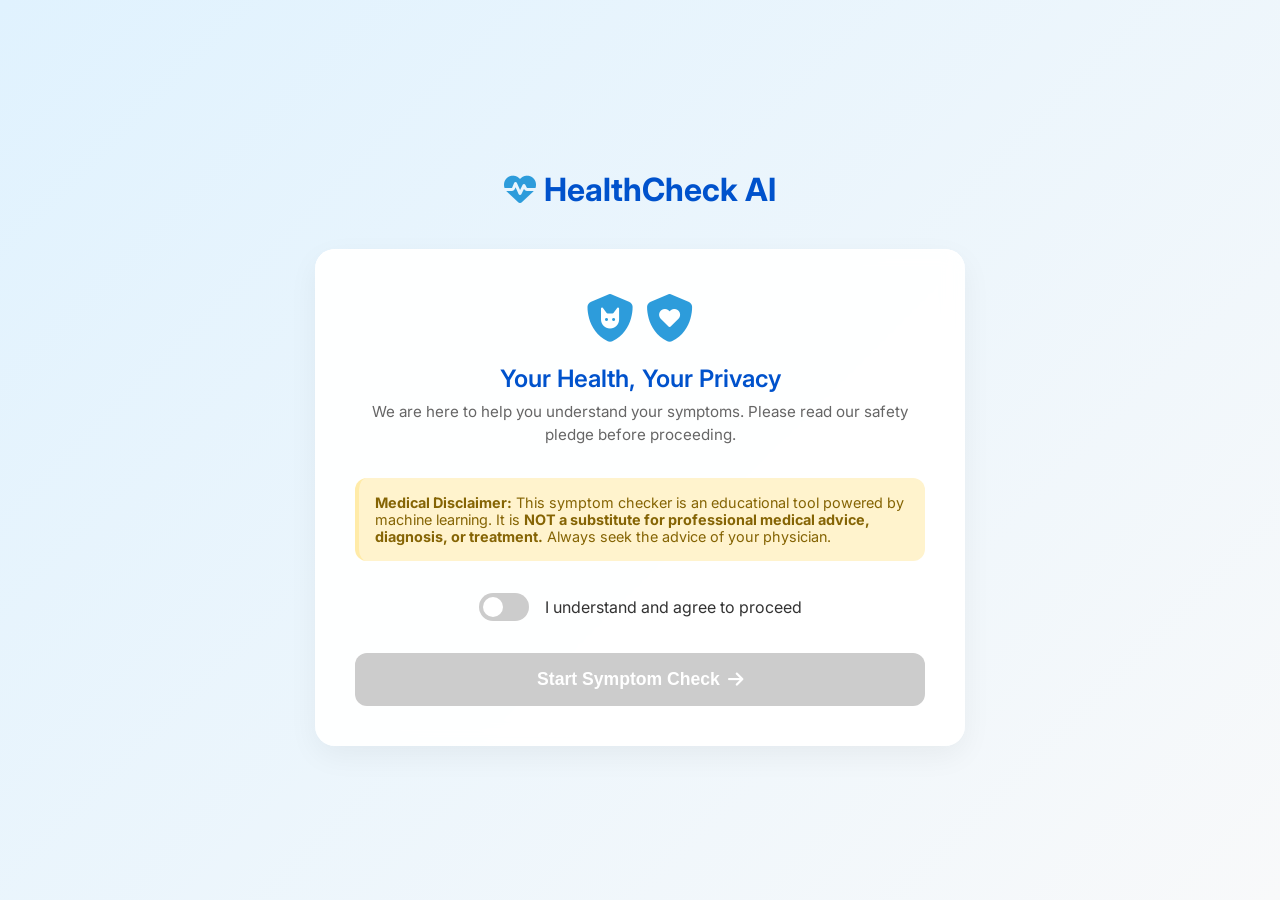
==== frontend/index.html @ 36189707 "first comit" ====
<!DOCTYPE html>
<html lang="en">
<head>
    <meta charset="UTF-8">
    <meta name="viewport" content="width=device-width, initial-scale=1.0">
    <title>Symptom Checker | Know your health</title>
    <!-- Google Fonts for typography -->
    <link href="https://fonts.googleapis.com/css2?family=Inter:wght@300;400;600;700&display=swap" rel="stylesheet">
    <!-- FontAwesome for icons -->
    <link rel="stylesheet" href="https://cdnjs.cloudflare.com/ajax/libs/font-awesome/6.4.0/css/all.min.css">
    <link rel="stylesheet" href="style.css">
</head>
<body>
    
    <div class="app-container">
        <!-- HEADER -->
        <header class="app-header">
            <div class="logo">
                <i class="fa-solid fa-heart-pulse"></i>
                <span>HealthCheck AI</span>
            </div>
        </header>

        <!-- MAIN LAYOUT (Step wizard) -->
        <main class="wizard-container">
            
            <!-- STEP 1: Disclaimer (The "Safety First" Onboarding) -->
            <section id="step-1" class="wizard-step active-step">
                <div class="card onboarding-card fade-in">
                    <div class="icon-wrapper">
                        <i class="fa-solid fa-shield-cat"></i> <!-- Using an empathetic/calming icon or shield -->
                        <i class="fa-solid fa-shield-heart"></i>
                    </div>
                    <h1>Your Health, Your Privacy</h1>
                    <p class="description">We are here to help you understand your symptoms. Please read our safety pledge before proceeding.</p>
                    
                    <div class="disclaimer-box">
                        <p><strong>Medical Disclaimer:</strong> This symptom checker is an educational tool powered by machine learning. It is <strong>NOT a substitute for professional medical advice, diagnosis, or treatment.</strong> Always seek the advice of your physician.</p>
                    </div>

                    <div class="toggle-container">
                        <label class="switch">
                            <input type="checkbox" id="understand-toggle">
                            <span class="slider round"></span>
                        </label>
                        <span class="toggle-label">I understand and agree to proceed</span>
                    </div>

                    <button id="btn-start" class="btn primary-btn disabled-btn" disabled>
                        Start Symptom Check <i class="fa-solid fa-arrow-right"></i>
                    </button>
                </div>
            </section>

            <!-- STEP 2: Symptom Selection -->
            <section id="step-2" class="wizard-step">
                <div class="card symptom-card slide-up">
                    <div class="step-indicator">Step 2 of 3</div>
                    <h2>How are you feeling today?</h2>
                    <p class="subtitle">Search and select all the symptoms you are experiencing.</p>

                    <div class="search-wrapper">
                        <i class="fa-solid fa-search search-icon"></i>
                        <input type="text" id="symptom-search" placeholder="E.g. Fever, Cough, Nausea..." autocomplete="off">
                        <div id="autocomplete-list" class="autocomplete-items"></div>
                    </div>

                    <div class="selected-symptoms-container">
                        <h3>Your Symptoms:</h3>
                        <div id="selected-symptoms" class="pills-container">
                            <!-- Pills go here via JS -->
                            <p class="empty-state">No symptoms selected yet. Search above.</p>
                        </div>
                    </div>

                    <div class="action-buttons">
                        <button id="btn-analyze" class="btn primary-btn">
                            <i class="fa-solid fa-wand-magic-sparkles"></i> Analyze Symptoms
                        </button>
                    </div>
                </div>
            </section>

            <!-- STEP 3: Results Dashboard -->
            <section id="step-3" class="wizard-step">
                <div class="card results-card slide-up">
                    <div class="step-indicator">Step 3 of 3</div>
                    <h2>Your Insight Report</h2>
                    <p class="subtitle">Based on your symptoms, here are the most probable conditions.</p>
                    
                    <div id="loading-spinner" class="spinner-container" style="display:none;">
                        <div class="loader"></div>
                        <p>Analyzing health data...</p>
                    </div>

                    <div id="results-container">
                        <!-- Results injected by JS -->
                    </div>

                    <div class="action-buttons mt-4">
                        <button id="btn-restart" class="btn outline-btn">
                            <i class="fa-solid fa-rotate-left"></i> Check New Symptoms
                        </button>
                    </div>
                </div>
            </section>

        </main>
    </div>

    <!-- Script at the bottom -->
    <script src="app.js"></script>
</body>
</html>
---- frontend/style.css ----
:root {
    --primary: #2D9CDB;
    --primary-dark: #0052CC;
    --secondary: #27AE60;
    --background: #F8F9FA;
    --card-bg: rgba(255, 255, 255, 0.95);
    --text-dark: #333333;
    --text-light: #666666;
    --danger: #E74C3C;
    --warning: #F39C12;
    --border-color: #E2E8F0;
}

* {
    box-sizing: border-box;
    margin: 0;
    padding: 0;
}

body {
    font-family: 'Inter', sans-serif;
    background: linear-gradient(135deg, #E0F2FE 0%, #F8F9FA 100%);
    color: var(--text-dark);
    min-height: 100vh;
    display: flex;
    justify-content: center;
    align-items: center;
}

.app-container {
    width: 100%;
    max-width: 650px;
    margin: 2rem auto;
    display: flex;
    flex-direction: column;
    gap: 1.5rem;
}

/* Header */
.app-header {
    text-align: center;
    padding: 1rem;
}

.logo {
    font-size: 2rem;
    font-weight: 700;
    color: var(--primary-dark);
    display: flex;
    align-items: center;
    justify-content: center;
    gap: 0.5rem;
}

.logo i {
    color: var(--primary);
}

/* Wizard Steps */
.wizard-container {
    position: relative;
    width: 100%;
}

.wizard-step {
    display: none;
    width: 100%;
}

.wizard-step.active-step {
    display: block;
    animation: fadeIn 0.5s ease-in-out forwards;
}

/* Cards */
.card {
    background: var(--card-bg);
    border-radius: 20px;
    padding: 2.5rem;
    box-shadow: 0 10px 30px rgba(0,0,0,0.05), inset 0 1px 0 rgba(255,255,255,1);
    backdrop-filter: blur(10px);
}

.card h1, .card h2 {
    color: var(--primary-dark);
    margin-bottom: 0.5rem;
    font-weight: 600;
    text-align: center;
}

.subtitle, .description {
    color: var(--text-light);
    text-align: center;
    margin-bottom: 2rem;
    font-size: 0.95rem;
    line-height: 1.5;
}

/* Animations */
@keyframes fadeIn {
    from { opacity: 0; transform: translateY(10px); }
    to { opacity: 1; transform: translateY(0); }
}

/* Step 1 */
.icon-wrapper {
    font-size: 3rem;
    color: var(--primary);
    text-align: center;
    margin-bottom: 1rem;
}

.disclaimer-box {
    background: #FFF3CD;
    color: #856404;
    padding: 1rem;
    border-radius: 12px;
    font-size: 0.9rem;
    margin-bottom: 2rem;
    border-left: 4px solid #FFEBA8;
}

.toggle-container {
    display: flex;
    align-items: center;
    justify-content: center;
    gap: 1rem;
    margin-bottom: 2rem;
}

/* Toggle Switch */
.switch {
    position: relative;
    display: inline-block;
    width: 50px;
    height: 28px;
}
.switch input { opacity: 0; width: 0; height: 0; }
.slider {
    position: absolute;
    cursor: pointer;
    top: 0; left: 0; right: 0; bottom: 0;
    background-color: #ccc;
    transition: .4s;
}
.slider:before {
    position: absolute;
    content: "";
    height: 20px; width: 20px;
    left: 4px; bottom: 4px;
    background-color: white;
    transition: .4s;
}
input:checked + .slider { background-color: var(--secondary); }
input:checked + .slider:before { transform: translateX(22px); }
.slider.round { border-radius: 34px; }
.slider.round:before { border-radius: 50%; }

/* Buttons */
.btn {
    width: 100%;
    padding: 1rem;
    border: none;
    border-radius: 12px;
    font-size: 1.1rem;
    font-weight: 600;
    cursor: pointer;
    transition: all 0.3s ease;
    display: flex;
    justify-content: center;
    align-items: center;
    gap: 0.5rem;
}

.primary-btn {
    background: var(--primary);
    color: white;
    box-shadow: 0 4px 15px rgba(45, 156, 219, 0.4);
}

.primary-btn:hover {
    background: var(--primary-dark);
    transform: translateY(-2px);
    box-shadow: 0 6px 20px rgba(0, 82, 204, 0.4);
}

.primary-btn.disabled-btn {
    background: #ccc;
    cursor: not-allowed;
    box-shadow: none;
    transform: none;
}

.outline-btn {
    background: transparent;
    color: var(--primary-dark);
    border: 2px solid var(--primary-dark);
}
.outline-btn:hover {
    background: var(--primary-dark);
    color: white;
}

/* Step 2 */
.step-indicator {
    text-align: center;
    font-size: 0.8rem;
    font-weight: 700;
    text-transform: uppercase;
    color: var(--primary);
    margin-bottom: 0.5rem;
    letter-spacing: 1px;
}

.search-wrapper {
    position: relative;
    margin-bottom: 2rem;
}

.search-icon {
    position: absolute;
    left: 1rem;
    top: 50%;
    transform: translateY(-50%);
    color: var(--text-light);
}

#symptom-search {
    width: 100%;
    padding: 1rem 1rem 1rem 3rem;
    border: 2px solid var(--border-color);
    border-radius: 12px;
    font-size: 1rem;
    font-family: inherit;
    transition: border-color 0.3s ease;
}

#symptom-search:focus {
    outline: none;
    border-color: var(--primary);
}

.autocomplete-items {
    position: absolute;
    border: 1px solid var(--border-color);
    border-top: none;
    z-index: 99;
    top: 100%;
    left: 0;
    right: 0;
    background: #fff;
    border-radius: 0 0 12px 12px;
    max-height: 250px;
    overflow-y: auto;
    box-shadow: 0 10px 20px rgba(0,0,0,0.1);
}

.autocomplete-items div {
    padding: 10px;
    cursor: pointer;
    border-bottom: 1px solid var(--border-color);
}

.autocomplete-items div:hover {
    background-color: var(--background);
}

.autocomplete-active {
    background-color: var(--primary) !important;
    color: #ffffff;
}

.selected-symptoms-container h3 {
    font-size: 1rem;
    margin-bottom: 1rem;
    color: var(--text-dark);
}

.pills-container {
    display: flex;
    flex-wrap: wrap;
    gap: 0.5rem;
    margin-bottom: 2rem;
    min-height: 50px;
}

.symptom-pill {
    background: #E0F2FE;
    color: var(--primary-dark);
    padding: 0.5rem 1rem;
    border-radius: 20px;
    font-size: 0.9rem;
    display: flex;
    align-items: center;
    gap: 0.5rem;
    animation: fadeIn 0.3s ease;
}

.symptom-pill i {
    cursor: pointer;
    color: var(--primary);
    transition: color 0.3s;
}

.symptom-pill i:hover {
    color: var(--danger);
}

.empty-state {
    color: #aaa;
    font-style: italic;
    font-size: 0.9rem;
}

/* Step 3 - Results */
.result-box {
    border: 1px solid var(--border-color);
    border-radius: 12px;
    padding: 1.5rem;
    margin-bottom: 1rem;
    background: #fff;
    transition: transform 0.3s ease;
}

.result-box:hover {
    transform: translateY(-2px);
    box-shadow: 0 5px 15px rgba(0,0,0,0.05);
}

.result-header {
    display: flex;
    justify-content: space-between;
    align-items: center;
    margin-bottom: 0.5rem;
}

.disease-name {
    font-size: 1.25rem;
    font-weight: 700;
    color: var(--text-dark);
}

.confidence-score {
    padding: 0.4rem 0.8rem;
    border-radius: 20px;
    font-weight: 700;
    font-size: 0.85rem;
    color: #fff;
}

.score-high { background: var(--secondary); }
.score-med { background: var(--warning); }
.score-low { background: var(--danger); }

.disease-desc {
    font-size: 0.9rem;
    color: var(--text-light);
    margin-bottom: 1rem;
}

.precautions-list {
    list-style: none;
}

.precautions-list li {
    font-size: 0.9rem;
    margin-bottom: 0.5rem;
    display: flex;
    align-items: center;
    gap: 0.5rem;
}

.precautions-list li i {
    color: var(--secondary);
}

/* Loader */
.spinner-container {
    text-align: center;
    padding: 2rem;
}

.loader {
    border: 4px solid #f3f3f3;
    border-top: 4px solid var(--primary);
    border-radius: 50%;
    width: 40px;
    height: 40px;
    animation: spin 1s linear infinite;
    margin: 0 auto 1rem auto;
}

@keyframes spin {
    0% { transform: rotate(0deg); }
    100% { transform: rotate(360deg); }
}

@media (max-width: 600px) {
    .card {
        padding: 1.5rem;
    }
}
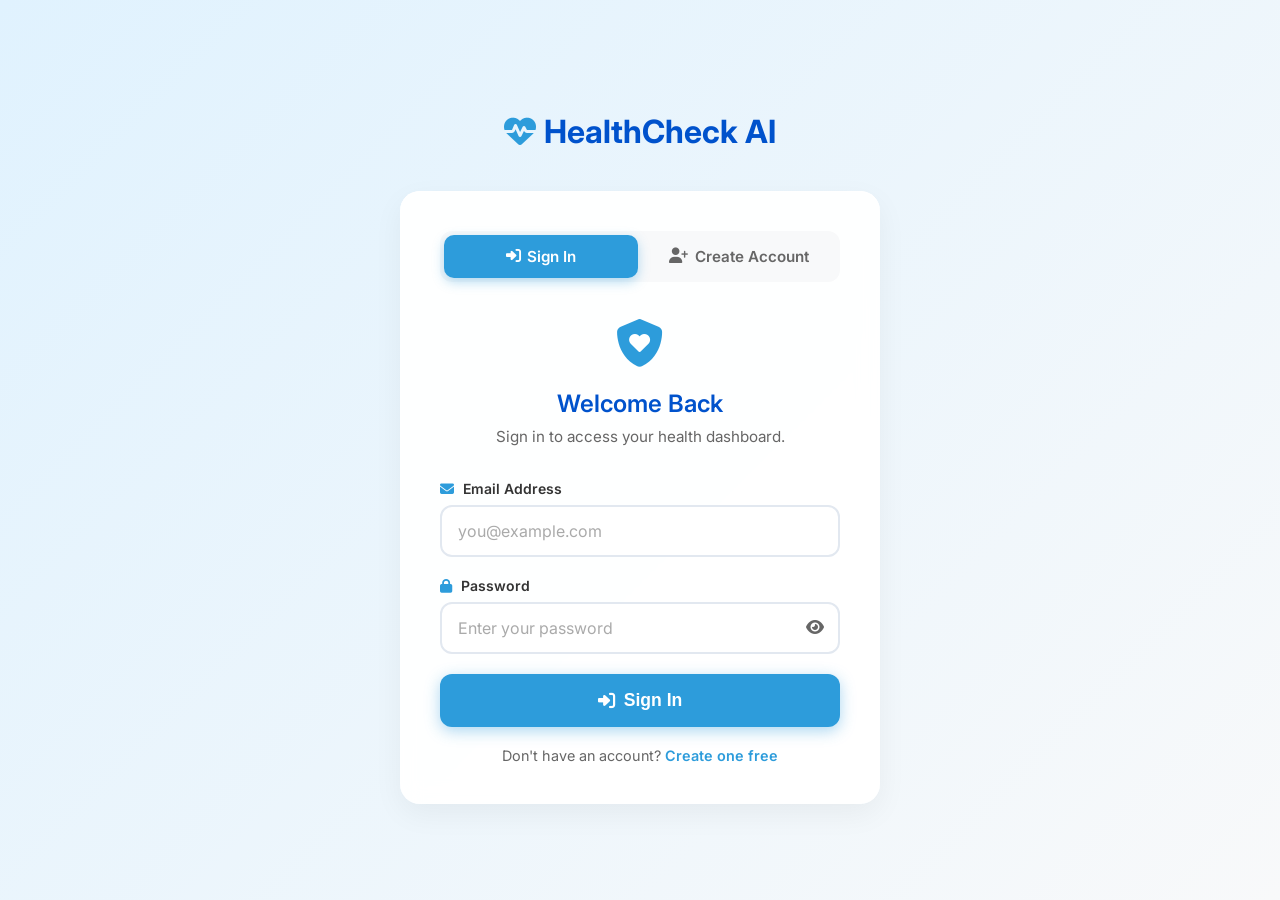
==== commit 342972f0: "New Update" ====
--- a/frontend/index.html
+++ b/frontend/index.html
@@ -3,112 +3,324 @@
 <head>
     <meta charset="UTF-8">
     <meta name="viewport" content="width=device-width, initial-scale=1.0">
-    <title>Symptom Checker | Know your health</title>
-    <!-- Google Fonts for typography -->
+    <title>HealthCheck AI | Know your health</title>
+    <meta name="description" content="AI-powered symptom checker — understand your health with HealthCheck AI.">
     <link href="https://fonts.googleapis.com/css2?family=Inter:wght@300;400;600;700&display=swap" rel="stylesheet">
-    <!-- FontAwesome for icons -->
     <link rel="stylesheet" href="https://cdnjs.cloudflare.com/ajax/libs/font-awesome/6.4.0/css/all.min.css">
     <link rel="stylesheet" href="style.css">
+    <link rel="stylesheet" href="auth.css">
+    <link rel="stylesheet" href="sidebar.css">
 </head>
 <body>
-    
-    <div class="app-container">
-        <!-- HEADER -->
-        <header class="app-header">
-            <div class="logo">
+
+<!-- ══════════════════════════════════════════════
+     FULL-SCREEN DASHBOARD LAYOUT
+     Sidebar always visible. Panels swap in .dash-main
+     ══════════════════════════════════════════════ -->
+<div id="dashboard-layout" class="dashboard-layout" style="display:none;">
+
+    <!-- ── SIDEBAR ── -->
+    <aside class="sidebar" id="sidebar">
+        <div class="sidebar-logo">
+            <div class="sidebar-logo-icon">
                 <i class="fa-solid fa-heart-pulse"></i>
-                <span>HealthCheck AI</span>
-            </div>
-        </header>
-
-        <!-- MAIN LAYOUT (Step wizard) -->
-        <main class="wizard-container">
-            
-            <!-- STEP 1: Disclaimer (The "Safety First" Onboarding) -->
-            <section id="step-1" class="wizard-step active-step">
-                <div class="card onboarding-card fade-in">
-                    <div class="icon-wrapper">
-                        <i class="fa-solid fa-shield-cat"></i> <!-- Using an empathetic/calming icon or shield -->
-                        <i class="fa-solid fa-shield-heart"></i>
-                    </div>
-                    <h1>Your Health, Your Privacy</h1>
-                    <p class="description">We are here to help you understand your symptoms. Please read our safety pledge before proceeding.</p>
-                    
-                    <div class="disclaimer-box">
-                        <p><strong>Medical Disclaimer:</strong> This symptom checker is an educational tool powered by machine learning. It is <strong>NOT a substitute for professional medical advice, diagnosis, or treatment.</strong> Always seek the advice of your physician.</p>
-                    </div>
-
-                    <div class="toggle-container">
-                        <label class="switch">
-                            <input type="checkbox" id="understand-toggle">
-                            <span class="slider round"></span>
-                        </label>
-                        <span class="toggle-label">I understand and agree to proceed</span>
-                    </div>
-
-                    <button id="btn-start" class="btn primary-btn disabled-btn" disabled>
-                        Start Symptom Check <i class="fa-solid fa-arrow-right"></i>
+            </div>
+            <div class="sidebar-logo-text">
+                <span class="sidebar-logo-title">HealthCheck AI</span>
+                <span class="sidebar-logo-sub">Symptom Checker</span>
+            </div>
+        </div>
+
+        <nav class="sidebar-nav">
+            <a href="#" class="nav-item active" id="nav-dashboard" data-section="dashboard">
+                <i class="fa-solid fa-house"></i><span>Dashboard</span>
+            </a>
+
+            <div class="nav-section-label">CHECKS</div>
+            <a href="#" class="nav-item" id="nav-new-check" data-section="new-check">
+                <i class="fa-solid fa-stethoscope"></i><span>New Symptom Check</span>
+            </a>
+            <a href="#" class="nav-item" id="nav-history" data-section="history">
+                <i class="fa-solid fa-clock-rotate-left"></i><span>Check History</span>
+            </a>
+            <a href="#" class="nav-item" id="nav-saved" data-section="saved">
+                <i class="fa-regular fa-bookmark"></i><span>Saved Reports</span>
+            </a>
+
+            <div class="nav-section-label">HEALTH</div>
+            <a href="#" class="nav-item" id="nav-insights" data-section="insights">
+                <i class="fa-solid fa-chart-bar"></i><span>Health Insights</span>
+            </a>
+            <a href="#" class="nav-item" id="nav-diseases" data-section="diseases">
+                <i class="fa-solid fa-shield-virus"></i><span>Common Diseases</span>
+            </a>
+            <a href="#" class="nav-item" id="nav-guide" data-section="guide">
+                <i class="fa-regular fa-book-open"></i><span>Symptom Guide</span>
+            </a>
+
+            <div class="nav-section-label">ACCOUNT</div>
+            <a href="#" class="nav-item" id="nav-profile" data-section="profile">
+                <i class="fa-regular fa-user"></i><span>Profile</span>
+            </a>
+            <a href="#" class="nav-item" id="nav-settings" data-section="settings">
+                <i class="fa-solid fa-gear"></i><span>Settings</span>
+            </a>
+            <a href="#" class="nav-item" id="nav-help" data-section="help">
+                <i class="fa-regular fa-circle-question"></i><span>Help &amp; Support</span>
+            </a>
+            <a href="#" class="nav-item nav-logout" id="nav-logout">
+                <i class="fa-solid fa-right-from-bracket"></i><span>Logout</span>
+            </a>
+        </nav>
+
+        <div class="sidebar-disclaimer">
+            <div class="sidebar-disclaimer-icon"><i class="fa-solid fa-shield-halved"></i></div>
+            <div>
+                <p class="sidebar-disclaimer-title">Disclaimer</p>
+                <p class="sidebar-disclaimer-text">Educational tool only. Not a substitute for professional medical advice.</p>
+            </div>
+        </div>
+    </aside>
+
+    <!-- ── MAIN CONTENT ── -->
+    <div class="dash-main">
+
+        <!-- Topbar -->
+        <div class="dash-topbar">
+            <div class="dash-topbar-left">
+                <div class="dash-avatar" id="dash-avatar">?</div>
+                <div class="dash-topbar-info">
+                    <h1 class="dash-greeting" id="dash-greeting">Hello!</h1>
+                    <p class="dash-email" id="dash-email">Loading…</p>
+                </div>
+            </div>
+            <div class="dash-topbar-actions">
+                <button class="topbar-icon-btn" title="Notifications"><i class="fa-regular fa-bell"></i></button>
+                <button class="topbar-icon-btn" title="Toggle theme" id="btn-theme"><i class="fa-solid fa-sun"></i></button>
+            </div>
+        </div>
+
+        <!-- ══ PANEL: Dashboard Home ══ -->
+        <div class="dash-panel" id="panel-dashboard">
+            <div class="dash-stats">
+                <div class="dash-stat-card">
+                    <i class="fa-solid fa-stethoscope stat-card-icon"></i>
+                    <div class="stat-card-number" id="stat-checks">—</div>
+                    <div class="stat-card-label">Total Checks</div>
+                </div>
+                <div class="dash-stat-card">
+                    <i class="fa-solid fa-calendar-check stat-card-icon"></i>
+                    <div class="stat-card-number stat-card-date" id="stat-last">—</div>
+                    <div class="stat-card-label">Last Check</div>
+                </div>
+            </div>
+
+            <div class="dash-section-title">
+                <i class="fa-solid fa-clock-rotate-left"></i> Recent Checks
+            </div>
+            <div class="dash-history-list" id="history-list">
+                <p class="empty-history">Loading your history…</p>
+            </div>
+
+            <div class="dash-bottom-action">
+                <button id="btn-go-check" class="btn-start-check">
+                    <i class="fa-solid fa-wand-magic-sparkles"></i> Start New Symptom Check
+                </button>
+            </div>
+        </div>
+
+        <!-- ══ PANEL: New Symptom Check ══ -->
+        <div class="dash-panel" id="panel-new-check" style="display:none;">
+
+            <div class="panel-header">
+                <i class="fa-solid fa-stethoscope"></i>
+                <h2>New Symptom Check</h2>
+            </div>
+
+            <!-- Disclaimer banner -->
+            <div class="check-disclaimer">
+                <i class="fa-solid fa-triangle-exclamation check-disclaimer-icon"></i>
+                <p><strong>Medical Disclaimer:</strong> This tool is for educational purposes only and is <strong>NOT</strong> a substitute for professional medical advice. Always consult a qualified physician.</p>
+            </div>
+
+            <!-- Search area -->
+            <div class="check-section-label">Search &amp; Select Symptoms</div>
+            <div class="check-search-wrapper">
+                <i class="fa-solid fa-magnifying-glass check-search-icon"></i>
+                <input type="text" id="symptom-search" class="check-search-input"
+                       placeholder="Type a symptom — e.g. Fever, Cough, Nausea…"
+                       autocomplete="off">
+                <div id="autocomplete-list" class="check-autocomplete" style="display:none;"></div>
+            </div>
+
+            <!-- Selected pills -->
+            <div class="check-section-label" style="margin-top:1.5rem;">
+                Selected Symptoms
+                <span id="symptom-count" class="symptom-count-badge">0</span>
+            </div>
+            <div id="selected-symptoms" class="check-pills-container">
+                <p class="check-empty-state">
+                    <i class="fa-regular fa-hand-pointer"></i>
+                    Search and click a symptom above to add it here.
+                </p>
+            </div>
+
+            <!-- Analyze button -->
+            <div class="check-actions">
+                <button id="btn-analyze" class="btn-start-check">
+                    <i class="fa-solid fa-wand-magic-sparkles"></i> Analyze Symptoms
+                </button>
+            </div>
+        </div>
+
+        <!-- ══ PANEL: Results ══ -->
+        <div class="dash-panel" id="panel-results" style="display:none;">
+
+            <div class="panel-header">
+                <i class="fa-solid fa-chart-pie"></i>
+                <h2>Your Insight Report</h2>
+                <div style="margin-left:auto; display:flex; gap:0.75rem;">
+                    <button id="btn-check-again" class="panel-action-btn outline">
+                        <i class="fa-solid fa-rotate-left"></i> Check Again
                     </button>
-                </div>
-            </section>
-
-            <!-- STEP 2: Symptom Selection -->
-            <section id="step-2" class="wizard-step">
-                <div class="card symptom-card slide-up">
-                    <div class="step-indicator">Step 2 of 3</div>
-                    <h2>How are you feeling today?</h2>
-                    <p class="subtitle">Search and select all the symptoms you are experiencing.</p>
-
-                    <div class="search-wrapper">
-                        <i class="fa-solid fa-search search-icon"></i>
-                        <input type="text" id="symptom-search" placeholder="E.g. Fever, Cough, Nausea..." autocomplete="off">
-                        <div id="autocomplete-list" class="autocomplete-items"></div>
-                    </div>
-
-                    <div class="selected-symptoms-container">
-                        <h3>Your Symptoms:</h3>
-                        <div id="selected-symptoms" class="pills-container">
-                            <!-- Pills go here via JS -->
-                            <p class="empty-state">No symptoms selected yet. Search above.</p>
-                        </div>
-                    </div>
-
-                    <div class="action-buttons">
-                        <button id="btn-analyze" class="btn primary-btn">
-                            <i class="fa-solid fa-wand-magic-sparkles"></i> Analyze Symptoms
-                        </button>
-                    </div>
-                </div>
-            </section>
-
-            <!-- STEP 3: Results Dashboard -->
-            <section id="step-3" class="wizard-step">
-                <div class="card results-card slide-up">
-                    <div class="step-indicator">Step 3 of 3</div>
-                    <h2>Your Insight Report</h2>
-                    <p class="subtitle">Based on your symptoms, here are the most probable conditions.</p>
-                    
-                    <div id="loading-spinner" class="spinner-container" style="display:none;">
-                        <div class="loader"></div>
-                        <p>Analyzing health data...</p>
-                    </div>
-
-                    <div id="results-container">
-                        <!-- Results injected by JS -->
-                    </div>
-
-                    <div class="action-buttons mt-4">
-                        <button id="btn-restart" class="btn outline-btn">
-                            <i class="fa-solid fa-rotate-left"></i> Check New Symptoms
-                        </button>
-                    </div>
-                </div>
-            </section>
-
-        </main>
-    </div>
-
-    <!-- Script at the bottom -->
-    <script src="app.js"></script>
+                    <button id="btn-back-dash" class="panel-action-btn primary">
+                        <i class="fa-solid fa-house"></i> Dashboard
+                    </button>
+                </div>
+            </div>
+
+            <!-- Analysed symptom tags -->
+            <div class="results-symptom-bar" id="results-symptom-bar"></div>
+
+            <!-- Loading -->
+            <div id="loading-spinner" class="results-loading" style="display:none;">
+                <div class="results-loader"></div>
+                <p>Analysing health data…</p>
+            </div>
+
+            <!-- Result cards -->
+            <div id="results-container" class="results-grid"></div>
+        </div>
+
+        <!-- ══ PANEL: Check History ══ -->
+        <div class="dash-panel" id="panel-history" style="display:none;">
+            <div class="panel-header">
+                <i class="fa-solid fa-clock-rotate-left"></i>
+                <h2>Check History</h2>
+            </div>
+            <div class="dash-history-list" style="max-height:none;" id="history-list-full">
+                <p class="empty-history">Loading history…</p>
+            </div>
+        </div>
+
+        <!-- ══ PANEL: Profile ══ -->
+        <div class="dash-panel" id="panel-profile" style="display:none;">
+            <div class="panel-header">
+                <i class="fa-regular fa-user"></i>
+                <h2>My Profile</h2>
+            </div>
+            <div class="profile-card">
+                <div class="profile-avatar-lg" id="profile-avatar">?</div>
+                <div class="profile-info">
+                    <div class="profile-field">
+                        <label>Full Name</label>
+                        <p id="profile-name">—</p>
+                    </div>
+                    <div class="profile-field">
+                        <label>Email Address</label>
+                        <p id="profile-email">—</p>
+                    </div>
+                    <div class="profile-field">
+                        <label>Member Since</label>
+                        <p>Today</p>
+                    </div>
+                </div>
+            </div>
+        </div>
+
+        <!-- ══ PANEL: Settings ══ -->
+        <div class="dash-panel" id="panel-settings" style="display:none;">
+            <div class="panel-header">
+                <i class="fa-solid fa-gear"></i>
+                <h2>Settings</h2>
+            </div>
+            <div class="settings-list">
+                <div class="settings-item">
+                    <div>
+                        <p class="settings-item-title">Dark Mode</p>
+                        <p class="settings-item-sub">Toggle between light and dark interface</p>
+                    </div>
+                    <label class="switch">
+                        <input type="checkbox" id="dark-mode-toggle">
+                        <span class="slider round"></span>
+                    </label>
+                </div>
+                <div class="settings-item">
+                    <div>
+                        <p class="settings-item-title">Email Notifications</p>
+                        <p class="settings-item-sub">Receive health tips and reminders</p>
+                    </div>
+                    <label class="switch">
+                        <input type="checkbox" checked>
+                        <span class="slider round"></span>
+                    </label>
+                </div>
+                <div class="settings-item">
+                    <div>
+                        <p class="settings-item-title">Privacy Mode</p>
+                        <p class="settings-item-sub">Anonymize session data in logs</p>
+                    </div>
+                    <label class="switch">
+                        <input type="checkbox">
+                        <span class="slider round"></span>
+                    </label>
+                </div>
+            </div>
+        </div>
+
+        <!-- ══ PANEL: Help ══ -->
+        <div class="dash-panel" id="panel-help" style="display:none;">
+            <div class="panel-header">
+                <i class="fa-regular fa-circle-question"></i>
+                <h2>Help &amp; Support</h2>
+            </div>
+            <div class="help-list">
+                <div class="help-item">
+                    <div class="help-item-icon"><i class="fa-solid fa-book-medical"></i></div>
+                    <div>
+                        <p class="help-item-title">How to use the Symptom Checker</p>
+                        <p class="help-item-sub">Go to "New Symptom Check", type and select your symptoms, then click Analyze to get an AI-powered result.</p>
+                    </div>
+                </div>
+                <div class="help-item">
+                    <div class="help-item-icon"><i class="fa-solid fa-robot"></i></div>
+                    <div>
+                        <p class="help-item-title">About the AI Model</p>
+                        <p class="help-item-sub">Powered by a Random Forest classifier trained on a labelled medical symptom dataset from Kaggle.</p>
+                    </div>
+                </div>
+                <div class="help-item">
+                    <div class="help-item-icon"><i class="fa-solid fa-triangle-exclamation"></i></div>
+                    <div>
+                        <p class="help-item-title">Important Disclaimer</p>
+                        <p class="help-item-sub">This tool is educational only. Always consult a licensed physician for any medical concerns.</p>
+                    </div>
+                </div>
+            </div>
+        </div>
+
+        <!-- ══ PANEL: Placeholder ══ -->
+        <div class="dash-panel" id="panel-placeholder" style="display:none;">
+            <div class="coming-soon">
+                <i class="fa-solid fa-hammer fa-2x" style="color:var(--primary);margin-bottom:1rem;"></i>
+                <h2 id="placeholder-title">Coming Soon</h2>
+                <p>This feature is under development and will be available soon.</p>
+            </div>
+        </div>
+
+    </div><!-- /.dash-main -->
+</div><!-- /#dashboard-layout -->
+
+<script src="app.js"></script>
 </body>
 </html>
--- a/frontend/style.css
+++ b/frontend/style.css
@@ -255,19 +255,27 @@
     box-shadow: 0 10px 20px rgba(0,0,0,0.1);
 }
 
-.autocomplete-items div {
-    padding: 10px;
+/* Items injected by JS */
+.autocomplete-item {
+    padding: 10px 14px;
     cursor: pointer;
     border-bottom: 1px solid var(--border-color);
-}
-
-.autocomplete-items div:hover {
-    background-color: var(--background);
-}
-
-.autocomplete-active {
-    background-color: var(--primary) !important;
+    font-size: 0.95rem;
+    transition: background 0.15s;
+}
+
+.autocomplete-item:last-child {
+    border-bottom: none;
+}
+
+.autocomplete-item:hover,
+.autocomplete-item.autocomplete-active {
+    background-color: var(--primary);
     color: #ffffff;
+}
+
+.autocomplete-item strong {
+    font-weight: 700;
 }
 
 .selected-symptoms-container h3 {
--- a/frontend/auth.css
+++ b/frontend/auth.css
@@ -0,0 +1,445 @@
+/* ─── Auth-specific styles (extends style.css) ──────────────────────────────
+   All colours/tokens reference the same CSS variables defined in style.css
+   so everything perfectly matches the existing interface. */
+
+/* Auth card extra width breathing room */
+.auth-card {
+    max-width: 480px;
+    margin: 0 auto;
+}
+
+/* ── Tab Switcher ── */
+.auth-tabs {
+    display: flex;
+    background: var(--background);
+    border-radius: 12px;
+    padding: 4px;
+    margin-bottom: 2rem;
+    gap: 4px;
+}
+
+.auth-tab {
+    flex: 1;
+    padding: 0.75rem;
+    border: none;
+    border-radius: 10px;
+    font-family: inherit;
+    font-size: 0.95rem;
+    font-weight: 600;
+    cursor: pointer;
+    background: transparent;
+    color: var(--text-light);
+    transition: all 0.3s ease;
+    display: flex;
+    align-items: center;
+    justify-content: center;
+    gap: 0.4rem;
+}
+
+.auth-tab:hover {
+    color: var(--primary);
+}
+
+.auth-tab.active-tab {
+    background: var(--primary);
+    color: #fff;
+    box-shadow: 0 4px 12px rgba(45, 156, 219, 0.35);
+}
+
+/* ── Form Groups ── */
+.form-group {
+    margin-bottom: 1.25rem;
+    text-align: left;
+}
+
+.form-label {
+    display: block;
+    font-size: 0.875rem;
+    font-weight: 600;
+    color: var(--text-dark);
+    margin-bottom: 0.5rem;
+}
+
+.form-label i {
+    color: var(--primary);
+    margin-right: 0.3rem;
+}
+
+.form-input {
+    width: 100%;
+    padding: 0.875rem 1rem;
+    border: 2px solid var(--border-color);
+    border-radius: 12px;
+    font-size: 1rem;
+    font-family: inherit;
+    color: var(--text-dark);
+    background: #fff;
+    transition: border-color 0.3s ease, box-shadow 0.3s ease;
+}
+
+.form-input:focus {
+    outline: none;
+    border-color: var(--primary);
+    box-shadow: 0 0 0 4px rgba(45, 156, 219, 0.12);
+}
+
+.form-input::placeholder {
+    color: #aaa;
+}
+
+/* Password wrapper with toggle */
+.input-password-wrapper {
+    position: relative;
+}
+
+.input-password-wrapper .form-input {
+    padding-right: 3rem;
+}
+
+.toggle-password {
+    position: absolute;
+    right: 0.75rem;
+    top: 50%;
+    transform: translateY(-50%);
+    background: none;
+    border: none;
+    cursor: pointer;
+    color: var(--text-light);
+    font-size: 1rem;
+    padding: 0.25rem;
+    transition: color 0.2s;
+}
+
+.toggle-password:hover {
+    color: var(--primary);
+}
+
+/* ── Password Strength ── */
+.password-strength {
+    margin-top: -0.75rem;
+    margin-bottom: 1rem;
+    display: flex;
+    align-items: center;
+    gap: 0.75rem;
+}
+
+.strength-bar {
+    flex: 1;
+    height: 5px;
+    background: var(--border-color);
+    border-radius: 999px;
+    overflow: hidden;
+}
+
+.strength-fill {
+    height: 100%;
+    border-radius: 999px;
+    width: 0%;
+    transition: width 0.4s ease, background 0.4s ease;
+}
+
+.strength-label {
+    font-size: 0.75rem;
+    font-weight: 700;
+    min-width: 50px;
+    text-align: right;
+}
+
+/* ── Alerts ── */
+.auth-alert {
+    padding: 0.875rem 1rem;
+    border-radius: 10px;
+    font-size: 0.9rem;
+    margin-bottom: 1.25rem;
+    display: flex;
+    align-items: flex-start;
+    gap: 0.5rem;
+    animation: fadeIn 0.3s ease;
+}
+
+.auth-alert-danger {
+    background: #FEE2E2;
+    color: #991B1B;
+    border-left: 4px solid var(--danger);
+}
+
+.auth-alert-success {
+    background: #DCFCE7;
+    color: #166534;
+    border-left: 4px solid var(--secondary);
+}
+
+/* ── Switch link ── */
+.auth-switch-text {
+    text-align: center;
+    font-size: 0.9rem;
+    color: var(--text-light);
+    margin-top: 1.25rem;
+}
+
+.auth-switch-text a {
+    color: var(--primary);
+    font-weight: 600;
+    text-decoration: none;
+    transition: color 0.2s;
+}
+
+.auth-switch-text a:hover {
+    color: var(--primary-dark);
+    text-decoration: underline;
+}
+
+/* ── Loading spinner on button ── */
+.btn-loading {
+    position: relative;
+    pointer-events: none;
+    opacity: 0.75;
+}
+
+/* ─── Dashboard Panel (shown inside index.html) ──────────────────────────── */
+
+/* Header user area */
+.header-user {
+    display: flex;
+    align-items: center;
+    gap: 0.75rem;
+    position: absolute;
+    right: 1rem;
+    top: 50%;
+    transform: translateY(-50%);
+}
+
+.user-avatar {
+    width: 38px;
+    height: 38px;
+    border-radius: 50%;
+    background: linear-gradient(135deg, var(--primary), var(--primary-dark));
+    display: flex;
+    align-items: center;
+    justify-content: center;
+    color: #fff;
+    font-weight: 700;
+    font-size: 0.95rem;
+    flex-shrink: 0;
+}
+
+.user-name-label {
+    font-size: 0.9rem;
+    font-weight: 600;
+    color: var(--text-dark);
+}
+
+.btn-logout {
+    padding: 0.45rem 0.9rem;
+    background: transparent;
+    color: var(--danger);
+    border: 1.5px solid var(--danger);
+    border-radius: 8px;
+    font-size: 0.85rem;
+    font-weight: 600;
+    cursor: pointer;
+    font-family: inherit;
+    display: flex;
+    align-items: center;
+    gap: 0.35rem;
+    transition: all 0.25s ease;
+    white-space: nowrap;
+}
+
+.btn-logout:hover {
+    background: var(--danger);
+    color: #fff;
+}
+
+/* Relative header for positioning */
+.app-header {
+    position: relative;
+}
+
+/* ─── Dashboard section ─────────────────────────────────────────────────── */
+
+#step-dashboard {
+    display: none;
+}
+
+#step-dashboard.active-step {
+    display: block;
+}
+
+.dashboard-card {
+    max-width: 650px;
+    margin: 0 auto;
+}
+
+.dashboard-greeting {
+    display: flex;
+    align-items: center;
+    gap: 1rem;
+    margin-bottom: 1.75rem;
+    padding-bottom: 1.25rem;
+    border-bottom: 1px solid var(--border-color);
+}
+
+.dashboard-avatar {
+    width: 56px;
+    height: 56px;
+    border-radius: 50%;
+    background: linear-gradient(135deg, var(--primary), var(--primary-dark));
+    display: flex;
+    align-items: center;
+    justify-content: center;
+    color: #fff;
+    font-size: 1.5rem;
+    font-weight: 700;
+    flex-shrink: 0;
+}
+
+.dashboard-greeting-text h2 {
+    color: var(--text-dark) !important;
+    text-align: left !important;
+    font-size: 1.4rem;
+    margin-bottom: 0.15rem;
+}
+
+.dashboard-greeting-text p {
+    color: var(--text-light);
+    font-size: 0.9rem;
+    margin: 0;
+    text-align: left;
+}
+
+.dashboard-stats {
+    display: grid;
+    grid-template-columns: repeat(2, 1fr);
+    gap: 1rem;
+    margin-bottom: 1.75rem;
+}
+
+.stat-box {
+    background: var(--background);
+    border-radius: 14px;
+    padding: 1.25rem;
+    text-align: center;
+    border: 1px solid var(--border-color);
+    transition: transform 0.25s ease;
+}
+
+.stat-box:hover {
+    transform: translateY(-2px);
+}
+
+.stat-icon {
+    font-size: 1.5rem;
+    color: var(--primary);
+    margin-bottom: 0.5rem;
+}
+
+.stat-number {
+    font-size: 1.75rem;
+    font-weight: 700;
+    color: var(--primary-dark);
+    line-height: 1;
+    margin-bottom: 0.3rem;
+}
+
+.stat-label {
+    font-size: 0.8rem;
+    color: var(--text-light);
+    font-weight: 500;
+}
+
+.dashboard-history h3 {
+    font-size: 1rem;
+    font-weight: 700;
+    color: var(--text-dark);
+    margin-bottom: 1rem;
+    display: flex;
+    align-items: center;
+    gap: 0.5rem;
+}
+
+.dashboard-history h3 i {
+    color: var(--primary);
+}
+
+.history-list {
+    display: flex;
+    flex-direction: column;
+    gap: 0.75rem;
+    margin-bottom: 1.75rem;
+    max-height: 260px;
+    overflow-y: auto;
+}
+
+.history-item {
+    background: #fff;
+    border: 1px solid var(--border-color);
+    border-radius: 12px;
+    padding: 1rem;
+    display: flex;
+    justify-content: space-between;
+    align-items: flex-start;
+    gap: 0.75rem;
+    transition: transform 0.2s ease;
+}
+
+.history-item:hover {
+    transform: translateX(4px);
+}
+
+.history-prediction {
+    font-weight: 700;
+    color: var(--text-dark);
+    font-size: 0.95rem;
+    margin-bottom: 0.25rem;
+}
+
+.history-symptoms {
+    font-size: 0.8rem;
+    color: var(--text-light);
+}
+
+.history-time {
+    font-size: 0.75rem;
+    color: var(--text-light);
+    white-space: nowrap;
+    flex-shrink: 0;
+}
+
+.empty-history {
+    text-align: center;
+    padding: 2rem;
+    color: var(--text-light);
+    font-style: italic;
+    font-size: 0.9rem;
+}
+
+.dashboard-actions {
+    display: flex;
+    flex-direction: column;
+    gap: 0.75rem;
+}
+
+.btn-secondary {
+    background: transparent;
+    color: var(--primary-dark);
+    border: 2px solid var(--primary-dark);
+}
+
+.btn-secondary:hover {
+    background: var(--primary-dark);
+    color: #fff;
+}
+
+/* ─── Responsive ─────────────────────────────────────────────────────────── */
+@media (max-width: 600px) {
+    .dashboard-stats {
+        grid-template-columns: 1fr;
+    }
+    .header-user {
+        gap: 0.4rem;
+    }
+    .user-name-label {
+        display: none;
+    }
+}
--- a/frontend/sidebar.css
+++ b/frontend/sidebar.css
@@ -0,0 +1,1400 @@
+/* ════════════════════════════════════════════════════════════
+   sidebar.css  –  Sidebar dashboard layout for HealthCheck AI
+   Uses the same CSS variables as style.css
+   ════════════════════════════════════════════════════════════ */
+
+/* ── Root overrides for dashboard layout ── */
+body:has(#dashboard-layout[style*="flex"]),
+body:has(#dashboard-layout:not([style*="none"])) {
+    display: block;
+    background: #EEF2F7;
+    min-height: 100vh;
+    align-items: unset;
+    justify-content: unset;
+}
+
+/* ── Dashboard two-column shell ── */
+.dashboard-layout {
+    display: flex;
+    min-height: 100vh;
+    background: #EEF2F7;
+}
+
+/* ════════════════════════════════
+   SIDEBAR
+   ════════════════════════════════ */
+.sidebar {
+    width: 230px;
+    min-width: 230px;
+    background: #ffffff;
+    border-right: 1px solid #E2E8F0;
+    display: flex;
+    flex-direction: column;
+    padding: 1.5rem 0 1rem 0;
+    position: sticky;
+    top: 0;
+    height: 100vh;
+    overflow-y: auto;
+    z-index: 100;
+    flex-shrink: 0;
+}
+
+/* Logo */
+.sidebar-logo {
+    display: flex;
+    align-items: center;
+    gap: 0.65rem;
+    padding: 0 1.25rem 1.5rem 1.25rem;
+    border-bottom: 1px solid #E2E8F0;
+    margin-bottom: 1rem;
+}
+
+.sidebar-logo-icon {
+    width: 38px;
+    height: 38px;
+    border-radius: 10px;
+    background: linear-gradient(135deg, var(--primary), var(--primary-dark));
+    display: flex;
+    align-items: center;
+    justify-content: center;
+    color: #fff;
+    font-size: 1.1rem;
+    flex-shrink: 0;
+}
+
+.sidebar-logo-title {
+    font-size: 1rem;
+    font-weight: 700;
+    color: var(--primary-dark);
+    display: block;
+    line-height: 1.2;
+}
+
+.sidebar-logo-sub {
+    font-size: 0.72rem;
+    color: var(--text-light);
+    display: block;
+}
+
+/* Section labels */
+.nav-section-label {
+    font-size: 0.68rem;
+    font-weight: 700;
+    color: #94A3B8;
+    letter-spacing: 0.08em;
+    text-transform: uppercase;
+    padding: 1rem 1.25rem 0.4rem 1.25rem;
+}
+
+/* Nav items */
+.nav-item {
+    display: flex;
+    align-items: center;
+    gap: 0.75rem;
+    padding: 0.6rem 1rem 0.6rem 1.25rem;
+    margin: 0.1rem 0.6rem;
+    border-radius: 10px;
+    font-size: 0.9rem;
+    font-weight: 500;
+    color: var(--text-dark);
+    text-decoration: none;
+    transition: all 0.2s ease;
+    cursor: pointer;
+}
+
+.nav-item i {
+    width: 18px;
+    text-align: center;
+    font-size: 0.95rem;
+    color: var(--text-light);
+    transition: color 0.2s;
+    flex-shrink: 0;
+}
+
+.nav-item:hover {
+    background: #F0F7FF;
+    color: var(--primary);
+}
+
+.nav-item:hover i {
+    color: var(--primary);
+}
+
+.nav-item.active {
+    background: #EBF5FF;
+    color: var(--primary-dark);
+    font-weight: 600;
+}
+
+.nav-item.active i {
+    color: var(--primary);
+}
+
+/* Logout item — red tint */
+.nav-logout {
+    color: var(--danger) !important;
+    margin-top: 0.25rem;
+}
+
+.nav-logout i {
+    color: var(--danger) !important;
+}
+
+.nav-logout:hover {
+    background: #FEE2E2 !important;
+    color: #991B1B !important;
+}
+
+.nav-logout:hover i {
+    color: #991B1B !important;
+}
+
+/* Disclaimer box at bottom */
+.sidebar-disclaimer {
+    margin: auto 0.75rem 0 0.75rem;
+    padding: 0.9rem;
+    background: #F8FAFC;
+    border: 1px solid #E2E8F0;
+    border-radius: 12px;
+    display: flex;
+    gap: 0.6rem;
+    align-items: flex-start;
+}
+
+.sidebar-disclaimer-icon {
+    color: var(--primary);
+    font-size: 1rem;
+    flex-shrink: 0;
+    margin-top: 1px;
+}
+
+.sidebar-disclaimer-title {
+    font-size: 0.8rem;
+    font-weight: 700;
+    color: var(--text-dark);
+    margin-bottom: 0.3rem;
+}
+
+.sidebar-disclaimer-text {
+    font-size: 0.75rem;
+    color: var(--text-light);
+    line-height: 1.45;
+}
+
+/* ════════════════════════════════
+   MAIN CONTENT AREA
+   ════════════════════════════════ */
+.dash-main {
+    flex: 1;
+    display: flex;
+    flex-direction: column;
+    min-width: 0;
+    background: #EEF2F7;
+}
+
+/* ── Top greeting bar ── */
+.dash-topbar {
+    display: flex;
+    align-items: center;
+    justify-content: space-between;
+    padding: 1.4rem 2rem;
+    background: #ffffff;
+    border-bottom: 1px solid #E2E8F0;
+    position: sticky;
+    top: 0;
+    z-index: 50;
+}
+
+.dash-topbar-left {
+    display: flex;
+    align-items: center;
+    gap: 1rem;
+}
+
+.dash-avatar {
+    width: 48px;
+    height: 48px;
+    border-radius: 50%;
+    background: linear-gradient(135deg, var(--primary), var(--primary-dark));
+    color: #fff;
+    font-size: 1.2rem;
+    font-weight: 700;
+    display: flex;
+    align-items: center;
+    justify-content: center;
+    flex-shrink: 0;
+}
+
+.dash-greeting {
+    font-size: 1.25rem !important;
+    font-weight: 700 !important;
+    color: var(--text-dark) !important;
+    margin: 0 !important;
+    text-align: left !important;
+}
+
+.dash-email {
+    font-size: 0.85rem;
+    color: var(--text-light);
+    margin: 0;
+    text-align: left;
+}
+
+.dash-topbar-actions {
+    display: flex;
+    align-items: center;
+    gap: 0.5rem;
+}
+
+.topbar-icon-btn {
+    width: 38px;
+    height: 38px;
+    border-radius: 50%;
+    border: 1.5px solid #E2E8F0;
+    background: #fff;
+    color: var(--text-light);
+    font-size: 1rem;
+    cursor: pointer;
+    display: flex;
+    align-items: center;
+    justify-content: center;
+    transition: all 0.2s ease;
+}
+
+.topbar-icon-btn:hover {
+    background: #EBF5FF;
+    color: var(--primary);
+    border-color: var(--primary);
+}
+
+/* ── Content panels ── */
+.dash-panel {
+    flex: 1;
+    padding: 2rem;
+    overflow-y: auto;
+}
+
+/* ── Stats cards ── */
+.dash-stats {
+    display: grid;
+    grid-template-columns: repeat(2, 1fr);
+    gap: 1.25rem;
+    margin-bottom: 2rem;
+}
+
+.dash-stat-card {
+    background: #ffffff;
+    border: 1px solid #E2E8F0;
+    border-radius: 16px;
+    padding: 1.75rem 1.5rem;
+    text-align: center;
+    transition: transform 0.25s ease, box-shadow 0.25s ease;
+}
+
+.dash-stat-card:hover {
+    transform: translateY(-3px);
+    box-shadow: 0 8px 24px rgba(0,0,0,0.07);
+}
+
+.stat-card-icon {
+    font-size: 1.75rem;
+    color: var(--primary);
+    margin-bottom: 0.75rem;
+    display: block;
+}
+
+.stat-card-number {
+    font-size: 2.25rem;
+    font-weight: 700;
+    color: var(--primary-dark);
+    line-height: 1;
+    margin-bottom: 0.5rem;
+}
+
+.stat-card-date {
+    font-size: 1.75rem;
+}
+
+.stat-card-label {
+    font-size: 0.85rem;
+    color: var(--text-light);
+    font-weight: 500;
+}
+
+/* ── Section title ── */
+.dash-section-title {
+    font-size: 1rem;
+    font-weight: 700;
+    color: var(--text-dark);
+    margin-bottom: 1rem;
+    display: flex;
+    align-items: center;
+    gap: 0.5rem;
+}
+
+.dash-section-title i {
+    color: var(--primary);
+}
+
+/* ── History list ── */
+.dash-history-list {
+    background: #fff;
+    border: 1px solid #E2E8F0;
+    border-radius: 16px;
+    overflow: hidden;
+    margin-bottom: 1.5rem;
+    max-height: 340px;
+    overflow-y: auto;
+}
+
+.dash-history-list::-webkit-scrollbar {
+    width: 6px;
+}
+
+.dash-history-list::-webkit-scrollbar-track {
+    background: #F8FAFC;
+}
+
+.dash-history-list::-webkit-scrollbar-thumb {
+    background: #CBD5E1;
+    border-radius: 3px;
+}
+
+.history-row {
+    display: flex;
+    align-items: center;
+    justify-content: space-between;
+    padding: 1rem 1.25rem;
+    border-bottom: 1px solid #F1F5F9;
+    transition: background 0.15s;
+    cursor: default;
+}
+
+.history-row:last-child {
+    border-bottom: none;
+}
+
+.history-row:hover {
+    background: #F8FAFC;
+}
+
+.history-row-left {
+    flex: 1;
+    min-width: 0;
+}
+
+.history-row-title {
+    font-weight: 700;
+    font-size: 0.95rem;
+    color: var(--text-dark);
+    margin-bottom: 0.2rem;
+}
+
+.history-row-symptoms {
+    font-size: 0.8rem;
+    color: var(--text-light);
+    white-space: nowrap;
+    overflow: hidden;
+    text-overflow: ellipsis;
+}
+
+.history-row-symptoms i {
+    color: var(--primary);
+    margin-right: 4px;
+}
+
+.history-row-time {
+    font-size: 0.8rem;
+    color: var(--text-light);
+    white-space: nowrap;
+    margin-left: 1rem;
+    flex-shrink: 0;
+}
+
+.empty-history {
+    text-align: center;
+    padding: 2.5rem;
+    color: var(--text-light);
+    font-style: italic;
+    font-size: 0.9rem;
+}
+
+/* ── Bottom CTA button ── */
+.dash-bottom-action {
+    position: sticky;
+    bottom: 0;
+    padding-top: 0.5rem;
+}
+
+.btn-start-check {
+    width: 100%;
+    padding: 1.1rem;
+    background: var(--primary);
+    color: #fff;
+    border: none;
+    border-radius: 14px;
+    font-size: 1.05rem;
+    font-weight: 700;
+    font-family: inherit;
+    cursor: pointer;
+    display: flex;
+    align-items: center;
+    justify-content: center;
+    gap: 0.6rem;
+    box-shadow: 0 4px 20px rgba(45,156,219,0.35);
+    transition: all 0.25s ease;
+}
+
+.btn-start-check:hover {
+    background: var(--primary-dark);
+    box-shadow: 0 6px 24px rgba(0,82,204,0.35);
+    transform: translateY(-2px);
+}
+
+/* ── Panel generic header ── */
+.panel-header {
+    display: flex;
+    align-items: center;
+    gap: 0.75rem;
+    margin-bottom: 1.5rem;
+    padding-bottom: 1rem;
+    border-bottom: 1px solid #E2E8F0;
+}
+
+.panel-header i {
+    font-size: 1.3rem;
+    color: var(--primary);
+}
+
+.panel-header h2 {
+    font-size: 1.3rem;
+    font-weight: 700;
+    color: var(--text-dark);
+    margin: 0;
+}
+
+/* ── Profile panel ── */
+.profile-card {
+    background: #fff;
+    border: 1px solid #E2E8F0;
+    border-radius: 16px;
+    padding: 2rem;
+    display: flex;
+    gap: 2rem;
+    align-items: flex-start;
+}
+
+.profile-avatar-lg {
+    width: 80px;
+    height: 80px;
+    border-radius: 50%;
+    background: linear-gradient(135deg, var(--primary), var(--primary-dark));
+    color: #fff;
+    font-size: 2rem;
+    font-weight: 700;
+    display: flex;
+    align-items: center;
+    justify-content: center;
+    flex-shrink: 0;
+}
+
+.profile-info {
+    flex: 1;
+    display: flex;
+    flex-direction: column;
+    gap: 1rem;
+}
+
+.profile-field label {
+    font-size: 0.75rem;
+    font-weight: 700;
+    color: var(--text-light);
+    text-transform: uppercase;
+    letter-spacing: 0.05em;
+    display: block;
+    margin-bottom: 0.2rem;
+}
+
+.profile-field p {
+    font-size: 1rem;
+    font-weight: 600;
+    color: var(--text-dark);
+}
+
+/* ── Settings panel ── */
+.settings-list {
+    background: #fff;
+    border: 1px solid #E2E8F0;
+    border-radius: 16px;
+    overflow: hidden;
+}
+
+.settings-item {
+    display: flex;
+    align-items: center;
+    justify-content: space-between;
+    padding: 1.25rem 1.5rem;
+    border-bottom: 1px solid #F1F5F9;
+    gap: 1rem;
+}
+
+.settings-item:last-child {
+    border-bottom: none;
+}
+
+.settings-item-title {
+    font-size: 0.95rem;
+    font-weight: 600;
+    color: var(--text-dark);
+    margin-bottom: 0.2rem;
+}
+
+.settings-item-sub {
+    font-size: 0.8rem;
+    color: var(--text-light);
+}
+
+/* ── Help panel ── */
+.help-list {
+    display: flex;
+    flex-direction: column;
+    gap: 1rem;
+}
+
+.help-item {
+    background: #fff;
+    border: 1px solid #E2E8F0;
+    border-radius: 14px;
+    padding: 1.25rem;
+    display: flex;
+    align-items: flex-start;
+    gap: 1rem;
+    transition: transform 0.2s ease;
+}
+
+.help-item:hover {
+    transform: translateX(4px);
+}
+
+.help-item-icon {
+    width: 42px;
+    height: 42px;
+    border-radius: 10px;
+    background: #EBF5FF;
+    display: flex;
+    align-items: center;
+    justify-content: center;
+    color: var(--primary);
+    font-size: 1.1rem;
+    flex-shrink: 0;
+}
+
+.help-item-title {
+    font-size: 0.95rem;
+    font-weight: 600;
+    color: var(--text-dark);
+    margin-bottom: 0.3rem;
+}
+
+.help-item-sub {
+    font-size: 0.85rem;
+    color: var(--text-light);
+    line-height: 1.5;
+}
+
+/* ── Coming soon placeholder ── */
+.coming-soon {
+    text-align: center;
+    padding: 4rem 2rem;
+    color: var(--text-light);
+}
+
+.coming-soon h2 {
+    font-size: 1.3rem;
+    color: var(--text-dark);
+    margin-bottom: 0.5rem;
+}
+
+/* ════════════════════════════════════════════════════════════
+   SYMPTOM CHECK PANEL — full-screen inside sidebar layout
+   ════════════════════════════════════════════════════════════ */
+
+/* Disclaimer banner */
+.check-disclaimer {
+    display: flex;
+    align-items: flex-start;
+    gap: 0.75rem;
+    background: #FFFBEB;
+    border: 1px solid #FDE68A;
+    border-left: 4px solid #F59E0B;
+    border-radius: 12px;
+    padding: 1rem 1.25rem;
+    margin-bottom: 1.75rem;
+    font-size: 0.875rem;
+    color: #78350F;
+    line-height: 1.55;
+}
+
+.check-disclaimer-icon {
+    color: #F59E0B;
+    font-size: 1.1rem;
+    flex-shrink: 0;
+    margin-top: 1px;
+}
+
+/* Section sub-labels inside check panel */
+.check-section-label {
+    font-size: 0.8rem;
+    font-weight: 700;
+    text-transform: uppercase;
+    letter-spacing: 0.07em;
+    color: var(--text-light);
+    margin-bottom: 0.75rem;
+    display: flex;
+    align-items: center;
+    gap: 0.5rem;
+}
+
+.symptom-count-badge {
+    display: inline-flex;
+    align-items: center;
+    justify-content: center;
+    min-width: 22px;
+    height: 22px;
+    border-radius: 11px;
+    background: var(--primary);
+    color: #fff;
+    font-size: 0.75rem;
+    font-weight: 700;
+    padding: 0 6px;
+}
+
+/* Search wrapper */
+.check-search-wrapper {
+    position: relative;
+}
+
+.check-search-icon {
+    position: absolute;
+    left: 1.1rem;
+    top: 50%;
+    transform: translateY(-50%);
+    color: var(--text-light);
+    font-size: 1rem;
+    pointer-events: none;
+}
+
+.check-search-input {
+    width: 100%;
+    padding: 1rem 1.25rem 1rem 3rem;
+    border: 2px solid var(--border-color);
+    border-radius: 14px;
+    font-size: 1rem;
+    font-family: inherit;
+    color: var(--text-dark);
+    background: #fff;
+    transition: border-color 0.25s ease, box-shadow 0.25s ease;
+    outline: none;
+}
+
+.check-search-input:focus {
+    border-color: var(--primary);
+    box-shadow: 0 0 0 4px rgba(45,156,219,0.12);
+}
+
+.check-search-input::placeholder { color: #aab; }
+
+/* Autocomplete dropdown */
+.check-autocomplete {
+    position: absolute;
+    top: calc(100% + 4px);
+    left: 0;
+    right: 0;
+    background: #fff;
+    border: 1px solid var(--border-color);
+    border-radius: 12px;
+    z-index: 200;
+    max-height: 280px;
+    overflow-y: auto;
+    box-shadow: 0 12px 32px rgba(0,0,0,0.10);
+}
+
+.check-autocomplete-item {
+    padding: 0.75rem 1.1rem;
+    font-size: 0.95rem;
+    cursor: pointer;
+    border-bottom: 1px solid #F1F5F9;
+    color: var(--text-dark);
+    transition: background 0.15s;
+}
+
+.check-autocomplete-item:last-child { border-bottom: none; }
+
+.check-autocomplete-item:hover,
+.check-autocomplete-item.autocomplete-active {
+    background: #EBF5FF;
+    color: var(--primary-dark);
+}
+
+.check-autocomplete-item strong { color: var(--primary); font-weight: 700; }
+
+/* Pills area */
+.check-pills-container {
+    display: flex;
+    flex-wrap: wrap;
+    gap: 0.6rem;
+    min-height: 56px;
+    padding: 0.75rem;
+    background: #F8FAFC;
+    border: 1.5px dashed #CBD5E1;
+    border-radius: 14px;
+    align-items: flex-start;
+    align-content: flex-start;
+}
+
+.check-empty-state {
+    color: #94A3B8;
+    font-size: 0.875rem;
+    font-style: italic;
+    display: flex;
+    align-items: center;
+    gap: 0.4rem;
+    padding: 0.25rem;
+}
+
+.symptom-pill {
+    background: #EBF5FF;
+    color: var(--primary-dark);
+    padding: 0.4rem 0.85rem;
+    border-radius: 20px;
+    font-size: 0.875rem;
+    font-weight: 600;
+    display: flex;
+    align-items: center;
+    gap: 0.45rem;
+    animation: fadeInPill 0.2s ease;
+}
+
+@keyframes fadeInPill {
+    from { opacity: 0; transform: scale(0.85); }
+    to   { opacity: 1; transform: scale(1); }
+}
+
+.symptom-pill .fa-xmark {
+    cursor: pointer;
+    color: var(--primary);
+    font-size: 0.8rem;
+    transition: color 0.2s;
+}
+
+.symptom-pill .fa-xmark:hover { color: var(--danger); }
+
+/* Analyze button */
+.check-actions {
+    margin-top: 2rem;
+}
+
+/* Panel action buttons (in results header) */
+.panel-action-btn {
+    display: inline-flex;
+    align-items: center;
+    gap: 0.4rem;
+    padding: 0.55rem 1.1rem;
+    border-radius: 10px;
+    font-size: 0.875rem;
+    font-weight: 600;
+    font-family: inherit;
+    cursor: pointer;
+    border: 2px solid transparent;
+    transition: all 0.22s ease;
+}
+
+.panel-action-btn.outline {
+    background: transparent;
+    color: var(--primary-dark);
+    border-color: var(--primary-dark);
+}
+
+.panel-action-btn.outline:hover {
+    background: var(--primary-dark);
+    color: #fff;
+}
+
+.panel-action-btn.primary {
+    background: var(--primary);
+    color: #fff;
+    border-color: var(--primary);
+    box-shadow: 0 3px 10px rgba(45,156,219,0.3);
+}
+
+.panel-action-btn.primary:hover {
+    background: var(--primary-dark);
+    border-color: var(--primary-dark);
+}
+
+/* Symptom bar in results */
+.results-symptom-bar {
+    display: flex;
+    flex-wrap: wrap;
+    gap: 0.5rem;
+    margin-bottom: 1.5rem;
+}
+
+.results-symptom-tag {
+    background: #EBF5FF;
+    color: var(--primary-dark);
+    font-size: 0.8rem;
+    font-weight: 600;
+    padding: 0.3rem 0.75rem;
+    border-radius: 20px;
+}
+
+/* Loading */
+.results-loading {
+    text-align: center;
+    padding: 3rem 2rem;
+    color: var(--text-light);
+}
+
+.results-loader {
+    width: 44px;
+    height: 44px;
+    border: 4px solid #E2E8F0;
+    border-top-color: var(--primary);
+    border-radius: 50%;
+    animation: spin 0.85s linear infinite;
+    margin: 0 auto 1rem;
+}
+
+@keyframes spin {
+    to { transform: rotate(360deg); }
+}
+
+/* Results grid */
+.results-grid {
+    display: flex;
+    flex-direction: column;
+    gap: 1rem;
+}
+
+/* Individual result card */
+.result-card {
+    background: #fff;
+    border: 1px solid var(--border-color);
+    border-radius: 16px;
+    padding: 1.5rem 1.75rem;
+    transition: transform 0.2s ease, box-shadow 0.2s ease;
+    animation: fadeInCard 0.35s ease both;
+}
+
+@keyframes fadeInCard {
+    from { opacity: 0; transform: translateY(10px); }
+    to   { opacity: 1; transform: translateY(0); }
+}
+
+.result-card:hover {
+    transform: translateY(-2px);
+    box-shadow: 0 8px 24px rgba(0,0,0,0.07);
+}
+
+.result-card-header {
+    display: flex;
+    align-items: center;
+    justify-content: space-between;
+    margin-bottom: 0.6rem;
+    gap: 1rem;
+}
+
+.result-card-name {
+    font-size: 1.1rem;
+    font-weight: 700;
+    color: var(--text-dark);
+}
+
+.result-card-badge {
+    padding: 0.3rem 0.8rem;
+    border-radius: 20px;
+    font-size: 0.8rem;
+    font-weight: 700;
+    color: #fff;
+    white-space: nowrap;
+    flex-shrink: 0;
+}
+
+.result-card-desc {
+    font-size: 0.875rem;
+    color: var(--text-light);
+    line-height: 1.6;
+    margin-bottom: 0.9rem;
+}
+
+.result-card-precs {
+    list-style: none;
+    display: flex;
+    flex-direction: column;
+    gap: 0.35rem;
+}
+
+.result-card-precs li {
+    font-size: 0.875rem;
+    color: var(--text-dark);
+    display: flex;
+    align-items: center;
+    gap: 0.5rem;
+}
+
+.result-card-precs li i {
+    color: var(--secondary);
+    font-size: 0.8rem;
+    flex-shrink: 0;
+}
+
+.result-card-precs-label {
+    font-size: 0.75rem;
+    font-weight: 700;
+    text-transform: uppercase;
+    letter-spacing: 0.06em;
+    color: var(--text-light);
+    margin-bottom: 0.4rem;
+}
+
+/* ── Dark mode additions for new panels ── */
+body.dark-mode .check-disclaimer {
+    background: rgba(245,158,11,0.08);
+    border-color: rgba(245,158,11,0.3);
+    border-left-color: #F59E0B;
+    color: #FCD34D;
+}
+
+body.dark-mode .check-search-input {
+    background: #1A2740;
+    border-color: #243147;
+    color: #E8EDF5;
+}
+
+body.dark-mode .check-search-input:focus {
+    border-color: var(--primary);
+    box-shadow: 0 0 0 4px rgba(45,156,219,0.12);
+}
+
+body.dark-mode .check-pills-container {
+    background: #1A2740;
+    border-color: #2D3F58;
+}
+
+body.dark-mode .check-autocomplete {
+    background: #131D2E;
+    border-color: #243147;
+    box-shadow: 0 12px 32px rgba(0,0,0,0.4);
+}
+
+body.dark-mode .check-autocomplete-item {
+    color: #C4CEDF;
+    border-bottom-color: #1E2E45;
+}
+
+body.dark-mode .check-autocomplete-item:hover,
+body.dark-mode .check-autocomplete-item.autocomplete-active {
+    background: #1A2740;
+    color: #60B4F5;
+}
+
+body.dark-mode .symptom-pill {
+    background: rgba(45,156,219,0.15);
+    color: #60B4F5;
+}
+
+body.dark-mode .result-card {
+    background: #131D2E;
+    border-color: #243147;
+}
+
+body.dark-mode .result-card-name { color: #E8EDF5; }
+body.dark-mode .result-card-desc { color: #8A99B3; }
+body.dark-mode .result-card-precs li { color: #C4CEDF; }
+
+body.dark-mode .results-symptom-tag {
+    background: rgba(45,156,219,0.12);
+    color: #60B4F5;
+}
+
+body.dark-mode .panel-action-btn.outline {
+    color: #60B4F5;
+    border-color: #60B4F5;
+}
+
+body.dark-mode .panel-action-btn.outline:hover {
+    background: #60B4F5;
+    color: #0B1120;
+}
+
+/* ════════════════════════════════
+   KEPT: Wizard layout (not used but safe to keep)
+   ════════════════════════════════ */
+.wizard-layout-wrapper {
+    min-height: 100vh;
+    background: linear-gradient(135deg, #E0F2FE 0%, #F8F9FA 100%);
+    display: flex;
+    align-items: flex-start;
+    justify-content: center;
+    padding: 2rem 1rem;
+}
+
+.wizard-layout-wrapper .app-container {
+    margin: 0 auto;
+}
+
+/* ════════════════════════════════════════════════════════════
+   DARK MODE — Complete, clean, layered dark theme
+   Layer 1 (deepest):  #0B1120  — page background
+   Layer 2 (cards):    #131D2E  — sidebar, topbar, cards
+   Layer 3 (elevated): #1A2740  — hover states, nested rows
+   Borders:            #243147
+   Text primary:       #E8EDF5
+   Text secondary:     #8A99B3
+   Accent blue:        var(--primary) unchanged
+   ════════════════════════════════════════════════════════════ */
+
+body.dark-mode {
+    --text-dark:    #E8EDF5;
+    --text-light:   #8A99B3;
+    --border-color: #243147;
+    --background:   #131D2E;
+    --card-bg:      #131D2E;
+}
+
+/* ── Page shell ── */
+body.dark-mode .dashboard-layout {
+    background: #0B1120;
+}
+
+body.dark-mode .dash-main {
+    background: #0B1120;
+}
+
+/* ── Sidebar ── */
+body.dark-mode .sidebar {
+    background: #131D2E;
+    border-right-color: #243147;
+}
+
+body.dark-mode .sidebar-logo {
+    border-bottom-color: #243147;
+}
+
+body.dark-mode .sidebar-logo-title {
+    color: #E8EDF5;
+}
+
+body.dark-mode .sidebar-logo-sub {
+    color: #8A99B3;
+}
+
+body.dark-mode .nav-section-label {
+    color: #4A5568;
+}
+
+body.dark-mode .nav-item {
+    color: #C4CEDF;
+}
+
+body.dark-mode .nav-item i {
+    color: #6B7FA3;
+}
+
+body.dark-mode .nav-item:hover {
+    background: #1A2740;
+    color: #60B4F5;
+}
+
+body.dark-mode .nav-item:hover i {
+    color: #60B4F5;
+}
+
+body.dark-mode .nav-item.active {
+    background: rgba(45,156,219,0.15);
+    color: #60B4F5;
+    font-weight: 600;
+}
+
+body.dark-mode .nav-item.active i {
+    color: #60B4F5;
+}
+
+body.dark-mode .nav-logout {
+    color: #F87171 !important;
+}
+
+body.dark-mode .nav-logout i {
+    color: #F87171 !important;
+}
+
+body.dark-mode .nav-logout:hover {
+    background: rgba(239,68,68,0.12) !important;
+    color: #FCA5A5 !important;
+}
+
+body.dark-mode .nav-logout:hover i {
+    color: #FCA5A5 !important;
+}
+
+body.dark-mode .sidebar-disclaimer {
+    background: #1A2740;
+    border-color: #243147;
+}
+
+body.dark-mode .sidebar-disclaimer-title {
+    color: #C4CEDF;
+}
+
+body.dark-mode .sidebar-disclaimer-text {
+    color: #8A99B3;
+}
+
+/* ── Topbar ── */
+body.dark-mode .dash-topbar {
+    background: #131D2E;
+    border-bottom-color: #243147;
+}
+
+body.dark-mode .dash-greeting {
+    color: #E8EDF5 !important;
+}
+
+body.dark-mode .dash-email {
+    color: #8A99B3;
+}
+
+body.dark-mode .topbar-icon-btn {
+    background: #1A2740;
+    border-color: #243147;
+    color: #8A99B3;
+}
+
+body.dark-mode .topbar-icon-btn:hover {
+    background: rgba(45,156,219,0.15);
+    border-color: var(--primary);
+    color: #60B4F5;
+}
+
+/* ── Stat cards ── */
+body.dark-mode .dash-stat-card {
+    background: #131D2E;
+    border-color: #243147;
+    box-shadow: none;
+}
+
+body.dark-mode .dash-stat-card:hover {
+    box-shadow: 0 8px 24px rgba(0,0,0,0.4);
+}
+
+body.dark-mode .stat-card-number {
+    color: #60B4F5;
+}
+
+body.dark-mode .stat-card-label {
+    color: #8A99B3;
+}
+
+/* ── Section title ── */
+body.dark-mode .dash-section-title {
+    color: #C4CEDF;
+}
+
+/* ── History list ── */
+body.dark-mode .dash-history-list {
+    background: #131D2E;
+    border-color: #243147;
+}
+
+body.dark-mode .dash-history-list::-webkit-scrollbar-track {
+    background: #131D2E;
+}
+
+body.dark-mode .dash-history-list::-webkit-scrollbar-thumb {
+    background: #2D3F58;
+}
+
+body.dark-mode .history-row {
+    border-bottom-color: #1E2E45;
+}
+
+body.dark-mode .history-row:hover {
+    background: #1A2740;
+}
+
+body.dark-mode .history-row-title {
+    color: #E8EDF5;
+}
+
+body.dark-mode .history-row-symptoms {
+    color: #8A99B3;
+}
+
+body.dark-mode .history-row-time {
+    color: #6B7FA3;
+}
+
+body.dark-mode .empty-history {
+    color: #4A5568;
+}
+
+/* ── Panel header ── */
+body.dark-mode .panel-header {
+    border-bottom-color: #243147;
+}
+
+body.dark-mode .panel-header h2 {
+    color: #E8EDF5;
+}
+
+/* ── Profile card ── */
+body.dark-mode .profile-card {
+    background: #131D2E;
+    border-color: #243147;
+}
+
+body.dark-mode .profile-field label {
+    color: #6B7FA3;
+}
+
+body.dark-mode .profile-field p {
+    color: #E8EDF5;
+}
+
+/* ── Settings ── */
+body.dark-mode .settings-list {
+    background: #131D2E;
+    border-color: #243147;
+}
+
+body.dark-mode .settings-item {
+    border-bottom-color: #1E2E45;
+}
+
+body.dark-mode .settings-item-title {
+    color: #E8EDF5;
+}
+
+body.dark-mode .settings-item-sub {
+    color: #8A99B3;
+}
+
+/* ── Help items ── */
+body.dark-mode .help-item {
+    background: #131D2E;
+    border-color: #243147;
+}
+
+body.dark-mode .help-item-icon {
+    background: rgba(45,156,219,0.12);
+    color: #60B4F5;
+}
+
+body.dark-mode .help-item-title {
+    color: #E8EDF5;
+}
+
+body.dark-mode .help-item-sub {
+    color: #8A99B3;
+}
+
+/* ── Coming soon ── */
+body.dark-mode .coming-soon h2 {
+    color: #C4CEDF;
+}
+
+body.dark-mode .coming-soon {
+    color: #6B7FA3;
+}
+
+/* ── CTA button stays vivid ── */
+body.dark-mode .btn-start-check {
+    background: var(--primary);
+    box-shadow: 0 4px 20px rgba(45,156,219,0.25);
+}
+
+/* ── Wizard in dark mode ── */
+body.dark-mode .wizard-layout-wrapper {
+    background: linear-gradient(135deg, #0B1120 0%, #131D2E 100%);
+}
+
+body.dark-mode .app-header {
+    background: transparent;
+}
+
+body.dark-mode .logo {
+    color: #60B4F5;
+}
+
+body.dark-mode .logo i {
+    color: #60B4F5;
+}
+
+body.dark-mode .btn-logout {
+    border-color: #F87171;
+    color: #F87171;
+}
+
+body.dark-mode .btn-logout:hover {
+    background: #F87171;
+    color: #fff;
+}
+
+/* ════════════════════════════════
+   RESPONSIVE
+   ════════════════════════════════ */
+@media (max-width: 768px) {
+    .sidebar {
+        width: 64px;
+        min-width: 64px;
+        padding: 1rem 0;
+    }
+
+    .sidebar-logo-text,
+    .nav-section-label,
+    .nav-item span,
+    .sidebar-disclaimer-title,
+    .sidebar-disclaimer-text {
+        display: none;
+    }
+
+    .sidebar-logo {
+        justify-content: center;
+        padding: 0 0 1rem 0;
+    }
+
+    .sidebar-logo-icon {
+        width: 34px;
+        height: 34px;
+    }
+
+    .nav-item {
+        justify-content: center;
+        padding: 0.65rem;
+        margin: 0.1rem 0.4rem;
+    }
+
+    .nav-item i {
+        width: auto;
+        font-size: 1.05rem;
+    }
+
+    .sidebar-disclaimer {
+        justify-content: center;
+        padding: 0.75rem;
+        margin: auto 0.4rem 0;
+    }
+
+    .dash-panel {
+        padding: 1.25rem;
+    }
+
+    .dash-topbar {
+        padding: 1rem 1.25rem;
+    }
+
+    .dash-stats {
+        grid-template-columns: 1fr;
+    }
+}
